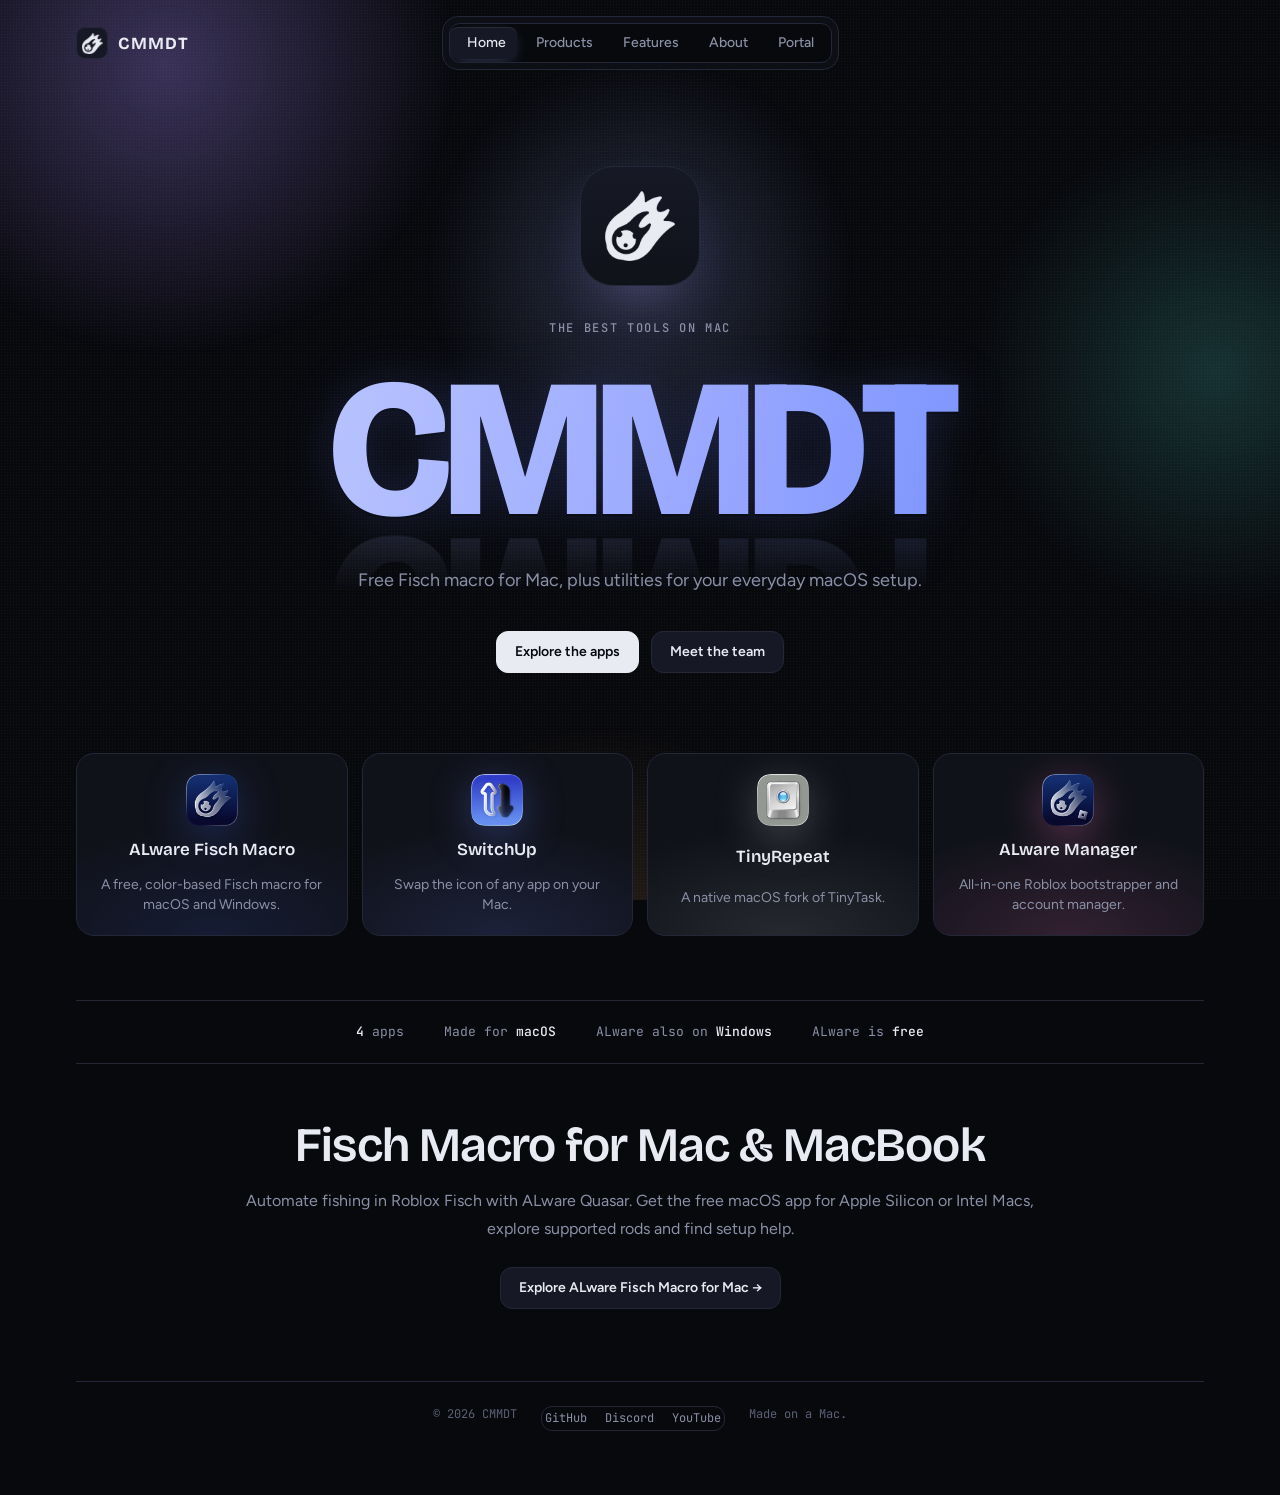
==== index.html @ fcd4797f "Move cmmdt.org here from ChatGPT Sites, with the ALware Portal at /portal The main site's 8 pages, s" ====
<!DOCTYPE html>

<html lang="en">
<head>
<meta charset="utf-8"/>
<meta content="width=device-width, initial-scale=1, viewport-fit=cover" name="viewport"/>
<title>Fisch Macro for Mac &amp; macOS Utilities | CMMDT</title>
<meta content="Download ALware, a free Fisch macro for MacBook, Apple Silicon and Intel Macs. Explore Quasar features, setup help and more macOS utilities from CMMDT." name="description"/>
<link href="https://cmmdt.org/" rel="canonical"/>
<meta content="#08090d" name="theme-color"/>
<link href="/assets/brand-mark.png" rel="icon" type="image/png"/>
<link href="/assets/brand-mark.png" rel="icon" type="image/png"/>
<link href="/assets/brand-mark.png" rel="apple-touch-icon" type="image/png"/>
<meta content="website" property="og:type"/>
<meta content="CMMDT" property="og:site_name"/>
<meta content="Fisch Macro for Mac &amp; macOS Utilities | CMMDT" property="og:title"/>
<meta content="Download ALware, a free Fisch macro for MacBook, Apple Silicon and Intel Macs. Explore Quasar features, setup help and more macOS utilities from CMMDT." property="og:description"/>
<meta content="https://cmmdt.org/" property="og:url"/>
<meta content="https://cmmdt.org/og-image.png" property="og:image"/>
<meta content="1200" property="og:image:width"/>
<meta content="630" property="og:image:height"/>
<meta content="CMMDT — ALware Fisch Macro, ALware Manager, SwitchUp and TinyRepeat" property="og:image:alt"/>
<meta content="summary_large_image" name="twitter:card"/>
<meta content="Fisch Macro for Mac &amp; macOS Utilities | CMMDT" name="twitter:title"/>
<meta content="Download ALware, a free Fisch macro for MacBook, Apple Silicon and Intel Macs. Explore Quasar features, setup help and more macOS utilities from CMMDT." name="twitter:description"/>
<meta content="https://cmmdt.org/og-image.png" name="twitter:image"/>
<link href="https://cmmdt.org/index.md" rel="alternate" title="CMMDT apps, downloads and credits (Markdown)" type="text/markdown"/>
<script type="application/ld+json">{
  "@context": "https://schema.org",
  "@graph": [
    {
      "@type": "Organization",
      "@id": "https://cmmdt.org/#org",
      "name": "CMMDT",
      "url": "https://cmmdt.org/",
      "logo": {
        "@type": "ImageObject",
        "url": "https://cmmdt.org/assets/brand-mark.png",
        "width": 384,
        "height": 384
      },
      "description": "CMMDT is a macOS development team that makes ALware Fisch Macro, ALware Manager, SwitchUp and TinyRepeat."
    },
    {
      "@type": "WebSite",
      "@id": "https://cmmdt.org/#website",
      "url": "https://cmmdt.org/",
      "name": "CMMDT",
      "publisher": {
        "@id": "https://cmmdt.org/#org"
      },
      "inLanguage": "en"
    },
    {
      "@type": "WebPage",
      "@id": "https://cmmdt.org/#webpage",
      "url": "https://cmmdt.org/",
      "name": "Fisch Macro for Mac & macOS Utilities | CMMDT",
      "description": "Download ALware, a free Fisch macro for MacBook, Apple Silicon and Intel Macs. Explore Quasar features, setup help and more macOS utilities from CMMDT.",
      "isPartOf": {
        "@id": "https://cmmdt.org/#website"
      },
      "about": {
        "@id": "https://cmmdt.org/#org"
      },
      "inLanguage": "en",
      "primaryImageOfPage": {
        "@type": "ImageObject",
        "url": "https://cmmdt.org/og-image.png",
        "width": 1200,
        "height": 630
      }
    },
    {
      "@type": "SoftwareApplication",
      "@id": "https://cmmdt.org/#p-fisch",
      "name": "ALware Fisch Macro",
      "url": "https://cmmdt.org/products/alware",
      "description": "A free, non-external, color-based macro for the Roblox game Fisch. It reads the colors on screen to run the fishing loop, on macOS and Windows.",
      "applicationCategory": "GameApplication",
      "operatingSystem": "macOS, Windows",
      "softwareVersion": "macOS 3.5.0 (Quasar); Windows 3.0 (Quasar)",
      "downloadUrl": [
        "https://github.com/DreamHackqwerty/ALware-Fisch-Macro-MacOS/releases/download/Quasar_v3.5.0/ALware3.5.0-Silicon.dmg",
        "https://github.com/DreamHackqwerty/ALware-Fisch-Macro-MacOS/releases/download/Quasar_v3.5.0/ALware3.5.0-Intel.dmg",
        "https://github.com/DreamHackqwerty/ALware-Fisch-Macro-MacOS/releases/download/Quasar_v3.0/ALwareWindows_v3.0.exe"
      ],
      "image": "https://cmmdt.org/assets/image-01.webp",
      "publisher": {
        "@id": "https://cmmdt.org/#org"
      },
      "author": {
        "@id": "https://cmmdt.org/#org"
      },
      "releaseNotes": "https://github.com/DreamHackqwerty/ALware-Fisch-Macro-MacOS/releases",
      "offers": {
        "@type": "Offer",
        "price": "0",
        "priceCurrency": "USD"
      },
      "alternateName": [
        "ALware",
        "ALware Quasar"
      ]
    },
    {
      "@type": "SoftwareApplication",
      "@id": "https://cmmdt.org/#p-manager",
      "name": "ALware Manager",
      "url": "https://cmmdt.org/products/manager",
      "description": "An all-in-one Roblox bootstrapper and account manager for macOS. Launch Roblox, switch accounts and adjust FastFlags, graphics and servers from one window.",
      "applicationCategory": "GameApplication",
      "operatingSystem": "macOS",
      "softwareVersion": "1.0.3",
      "downloadUrl": [
        "https://github.com/DreamHackqwerty/ALware-Manager-MacOS/releases/download/v1.0.3/ALware-Manager_Silicon.dmg",
        "https://github.com/DreamHackqwerty/ALware-Manager-MacOS/releases/download/v1.0.3/ALware-Manager_Intel.dmg"
      ],
      "image": "https://cmmdt.org/assets/image-04.webp",
      "publisher": {
        "@id": "https://cmmdt.org/#org"
      },
      "author": {
        "@id": "https://cmmdt.org/#org"
      },
      "releaseNotes": "https://github.com/DreamHackqwerty/ALware-Manager-MacOS/releases"
    },
    {
      "@type": "SoftwareApplication",
      "@id": "https://cmmdt.org/#p-switch",
      "name": "SwitchUp",
      "url": "https://cmmdt.org/products/switchup",
      "description": "A macOS utility for changing the icon of any app. Drop in a PNG, pick the app and apply; the image is fitted to the macOS icon grid and the original icon can be restored.",
      "applicationCategory": "UtilitiesApplication",
      "operatingSystem": "macOS",
      "softwareVersion": "1.0.0",
      "downloadUrl": [
        "https://github.com/DreamHackqwerty/SwitchUp-MacOS/releases/download/v1.0.0/SwitchUp_Silicon.dmg",
        "https://github.com/DreamHackqwerty/SwitchUp-MacOS/releases/download/v1.0.0/SwitchUp_Intel.dmg"
      ],
      "image": "https://cmmdt.org/assets/image-02.webp",
      "publisher": {
        "@id": "https://cmmdt.org/#org"
      },
      "author": {
        "@id": "https://cmmdt.org/#org"
      },
      "releaseNotes": "https://github.com/DreamHackqwerty/SwitchUp-MacOS/releases"
    },
    {
      "@type": "SoftwareApplication",
      "@id": "https://cmmdt.org/#p-tiny",
      "name": "TinyRepeat",
      "url": "https://cmmdt.org/products/tinyrepeat",
      "description": "A native macOS fork of TinyTask. Record mouse and keyboard input once and play it back; it uses the same .rec files as TinyTask on Windows.",
      "applicationCategory": "UtilitiesApplication",
      "operatingSystem": "macOS",
      "softwareVersion": "1.0",
      "downloadUrl": [
        "https://github.com/DreamHackqwerty/TinyRepeat-MacOS/releases/download/TinyRepeat/TinyRepeat_v1.0.dmg"
      ],
      "image": "https://cmmdt.org/assets/image-03.webp",
      "publisher": {
        "@id": "https://cmmdt.org/#org"
      },
      "author": {
        "@id": "https://cmmdt.org/#org"
      },
      "releaseNotes": "https://github.com/DreamHackqwerty/TinyRepeat-MacOS/releases"
    }
  ]
}</script>
<noscript><style>.rv:not(.in){opacity:1;transform:none}</style></noscript>
<style>body{margin:0}img{max-width:100%}[hidden]{display:none!important}</style>
<link href="/style.css" rel="stylesheet"/><link href="https://fonts.googleapis.com" rel="preconnect"/>
<link href="https://fonts.googleapis.com/css2?family=Bricolage+Grotesque:opsz,wght@12..96,400;12..96,600;12..96,700;12..96,800&amp;family=Figtree:wght@400;500;600&amp;family=JetBrains+Mono:wght@400;500&amp;display=swap" rel="stylesheet"/>
<meta content="index, follow, max-image-preview:large, max-snippet:-1, max-video-preview:-1" name="robots"/></head>
<body>
<a class="skip" href="#main">Skip to content</a><div aria-hidden="true" class="ambient">
<div class="orb a" id="orbA"></div>
<div class="orb b"></div>
<div class="orb c"></div>
<div class="orb cursor" id="orbCursor"></div>
<div class="grain"></div>
</div>
<div class="wrap">
<header>
<div class="brand"><span aria-hidden="true" class="mark"><span class="logo"></span></span>CMMDT</div>
<div class="bar">
<nav aria-label="Sections" role="tablist">
<span aria-hidden="true" class="indicator" id="indicator"></span>
<a aria-controls="home" aria-selected="true" href="/" id="tab-home" role="tab" style="text-decoration:none" tabindex="0">Home</a>
<a aria-controls="products" aria-selected="false" href="/products" id="tab-products" role="tab" style="text-decoration:none" tabindex="-1">Products</a>
<a aria-controls="features" aria-selected="false" href="/features" id="tab-features" role="tab" style="text-decoration:none" tabindex="-1">Features</a>
<a aria-controls="about" aria-selected="false" href="/about" id="tab-about" role="tab" style="text-decoration:none" tabindex="-1">About</a>
<a class="portal-link" href="/portal" style="text-decoration:none">Portal</a>
</nav>
</div>
</header>
<!-- HOME -->
<main id="main">
<section aria-labelledby="tab-home" class="panel" id="home" role="tabpanel">
<div class="hero">
<div aria-hidden="true" class="emblem"><span class="logo"></span></div>
<p class="eyebrow">The Best Tools on Mac</p>
<h1 aria-label="CMMDT" class="wordmark"><span style="--d:0">C</span><span style="--d:1">M</span><span style="--d:2">M</span><span style="--d:3">D</span><span style="--d:4">T</span></h1><p class="lede">Free Fisch macro for Mac, plus utilities for your everyday macOS setup.</p>
<div class="row">
<a class="btn primary" href="/products">Explore the apps</a>
<a class="btn" href="/about">Meet the team</a>
</div>
</div>
<div class="dock">
<a class="tile c-amber" href="/products/alware">
<img alt="ALware Fisch Macro icon" class="app-icon" height="52" src="/assets/image-01.webp" width="52"/>
<span class="name">ALware Fisch Macro</span>
<span class="what">A free, color-based Fisch macro for macOS and Windows.</span>
</a>
<a class="tile c-teal" href="/products/switchup">
<img alt="SwitchUp icon" class="app-icon" height="52" src="/assets/image-02.webp" width="52"/>
<span class="name">SwitchUp</span>
<span class="what">Swap the icon of any app on your Mac.</span>
</a>
<a class="tile c-violet" href="/products/tinyrepeat">
<img alt="TinyRepeat icon" class="app-icon" height="52" src="/assets/image-03.webp" width="52"/>
<span class="name">TinyRepeat</span>
<span class="what">A native macOS fork of TinyTask.</span>
</a>
<a class="tile c-rose" href="/products/manager">
<img alt="ALware Manager icon" class="app-icon" height="52" src="/assets/image-04.webp" width="52"/>
<span class="name">ALware Manager</span>
<span class="what">All-in-one Roblox bootstrapper and account manager.</span>
</a>
</div>
<div class="strip">
<span><b>4</b> apps</span>
<span>Made for <b>macOS</b></span>
<span>ALware also on <b>Windows</b></span>
<span>ALware is <b>free</b></span>
</div>
<section class="fisch-intro"><h2>Fisch Macro for Mac &amp; MacBook</h2><p>Automate fishing in Roblox Fisch with ALware Quasar. Get the free macOS app for Apple Silicon or Intel Macs, explore supported rods and find setup help.</p><a class="btn" href="/products/alware">Explore ALware Fisch Macro for Mac →</a></section></section>
<!-- PRODUCTS -->

<!-- FEATURES -->

<!-- ABOUT -->

</main>
<footer>
<span>© 2026 CMMDT</span>
<nav aria-label="CMMDT elsewhere" class="foot-links">
<a href="https://github.com/DreamHackqwerty" rel="noopener" target="_blank">GitHub</a>
<a href="https://discord.gg/5nmz95bJG7" rel="noopener" target="_blank">Discord</a>
<a href="https://youtu.be/LK8A6KK3Be4" rel="noopener" target="_blank">YouTube</a>
</nav>
<span>Made on a Mac.</span>
</footer>
</div>
<script defer="" src="/site.js"></script></body>
</html>
---- style.css ----
/* Layout: one floating menu bar, tabbed panels, ambient light pooled behind each product */
:root {
  color-scheme: dark;
  --bg: #08090d;
  --surface: #10121a;
  --surface-2: #161925;
  --line: #232738;
  --fg: #e9ebf3;
  --muted: #8a90a6;
  --dim: #5b6076;
  --accent: #9fb4ff;
  --amber: #f2a65a;
  --teal: #4fd1c5;
  --violet: #a78bfa;
  --rose: #f472b6;
  --navy: #3456c4;
  --cobalt: #5a78ea;
  --grey: #a3aaa5;
  --display: "Bricolage Grotesque", "Avenir Next", system-ui, sans-serif;
  --body: "Figtree", -apple-system, "Segoe UI", system-ui, sans-serif;
  --mono: "JetBrains Mono", ui-monospace, "SF Mono", Menlo, monospace;
  --r: 18px;
  --logo: url("/assets/brand-mark.png");
}
* { box-sizing: border-box; }
html { background: var(--bg); overflow-anchor: none; }
body {
  background: var(--bg); color: var(--fg);
  font: 400 16px/1.6 var(--body);
  -webkit-font-smoothing: antialiased;
  min-height: 100vh; overflow-x: hidden;
}
body::before {
  content: ""; position: fixed; inset: 0 0 auto;
  height: env(safe-area-inset-top, 0px); z-index: 10; background: var(--bg);
}

/* ambient light */
.ambient { position: fixed; inset: 0; z-index: 0; pointer-events: none; overflow: hidden; contain: strict; transform: translateZ(0); }
.orb { position: absolute; border-radius: 50%; background: radial-gradient(closest-side, var(--orb-color) 0%, transparent 100%); will-change: transform; opacity: .32; transition: background 1.2s ease, transform 1.2s ease; }
.orb.a { width: 46vmax; height: 46vmax; top: -18vmax; left: -10vmax; --orb-color: var(--violet); animation: drift 26s ease-in-out infinite alternate; }
.orb.b { width: 38vmax; height: 38vmax; top: 10vmax; right: -14vmax; --orb-color: var(--teal); opacity: .2; animation: drift 32s ease-in-out infinite alternate-reverse; }
.orb.c { width: 34vmax; height: 34vmax; bottom: -20vmax; left: 30vw; --orb-color: var(--amber); opacity: .14; animation: drift 38s ease-in-out infinite alternate; }
.grain { position: absolute; inset: 0; opacity: .05; background-image: radial-gradient(var(--fg) 0.5px, transparent 0.5px); background-size: 3px 3px; }
@keyframes drift { to { transform: translate(6vmax, 4vmax) scale(1.08); } }

.wrap {
  position: relative; z-index: 1;
  max-width: 1160px; margin: 0 auto;
  padding-left: max(16px, env(safe-area-inset-left, 0px));
  padding-right: max(16px, env(safe-area-inset-right, 0px));
  padding-block: 0 64px;
}

/* menu bar */
header {
  position: relative; z-index: 5;
  padding-block: 16px;
  display: grid; grid-template-columns: 1fr auto 1fr; align-items: center; gap: 16px;
}
header .brand { justify-self: start; }
header .bar { grid-column: 2; }
.bar {
  display: inline-flex; align-items: center; justify-content: center; gap: 16px; flex-wrap: wrap;
  width: fit-content; max-width: 100%;
  padding: 6px;
  background: color-mix(in srgb, var(--surface) 72%, transparent);
  backdrop-filter: blur(20px) saturate(140%); -webkit-backdrop-filter: blur(20px) saturate(140%);
  border: 1px solid var(--line); border-radius: 16px;
}
.brand { display: flex; align-items: center; gap: 10px; font: 700 17px/1 var(--display); letter-spacing: .06em; }
.mark {
  width: 32px; height: 32px; border-radius: 9px; display: grid; place-items: center;
  background: var(--surface-2); border: 1px solid var(--line);
}
.logo {
  display: block; width: 70%; aspect-ratio: 1;
  -webkit-mask: var(--logo) center / contain no-repeat; mask: var(--logo) center / contain no-repeat;
  background: var(--fg);
}
.emblem {
  width: clamp(96px, 11vw, 120px); aspect-ratio: 1; border-radius: 28%;
  display: grid; place-items: center; margin-bottom: 8px;
  background: linear-gradient(180deg, var(--surface-2), var(--surface));
  border: 1px solid var(--line);
  box-shadow: 0 24px 60px -30px color-mix(in srgb, var(--violet) 50%, transparent);
}
.emblem .logo { width: 60%; }
nav { position: relative; display: flex; gap: 2px; padding: 3px; background: var(--bg); border: 1px solid var(--line); border-radius: 11px; overflow-x: auto; }
nav :is([role="tab"], .portal-link) {
  appearance: none; border: 0; background: transparent; color: var(--muted);
  font: 500 14px/1 var(--body); padding: 9px 14px; border-radius: 8px; cursor: pointer; white-space: nowrap;
  transition: color .2s, background .2s;
}
nav :is([role="tab"], .portal-link):hover { color: var(--fg); }
nav :is([role="tab"], .portal-link) { position: relative; z-index: 1; }
nav :is([role="tab"], .portal-link)[aria-selected="true"] { color: var(--fg); }
.indicator {
  position: absolute; top: 3px; bottom: 3px; left: 0; width: 0; border-radius: 8px;
  background: var(--surface-2);
  box-shadow: inset 0 1px 0 color-mix(in srgb, var(--fg) 8%, transparent), 0 4px 16px -6px color-mix(in srgb, var(--accent) 45%, transparent);
  transition: transform .5s cubic-bezier(.2,.8,.2,1), width .5s cubic-bezier(.2,.8,.2,1);
}
button:focus-visible, a:focus-visible { outline: 2px solid var(--accent); outline-offset: 2px; }

/* type */
.eyebrow { font: 500 12px/1 var(--mono); letter-spacing: .14em; text-transform: uppercase; color: var(--muted); }
h1, h2, h3 { font-family: var(--display); text-wrap: balance; margin: 0; letter-spacing: -0.02em; }
h1 { font-size: clamp(42px, 7.4vw, 92px); line-height: .98; font-weight: 600; }
h2 { font-size: clamp(30px, 4.2vw, 48px); line-height: 1.05; font-weight: 600; }
h3 { font-size: 22px; line-height: 1.2; font-weight: 600; }
p { margin: 0; }
.lede { color: var(--muted); font-size: 18px; max-width: 58ch; }
.wordmark {
  position: relative; display: inline-flex;
  font-size: clamp(72px, 16vw, 196px); font-weight: 800; letter-spacing: -0.045em; line-height: .9;
  font-variation-settings: "opsz" 96;
  background: linear-gradient(100deg, #b8c4ff 0%, #9aa8ff 20%, #6f8cff 42%, #4f78f0 55%, #7f97ff 75%, #b8c4ff 100%);
  background-size: 300% 100%;
  -webkit-background-clip: text; background-clip: text; color: transparent;
  animation: wordflow 24s linear infinite;
  filter: drop-shadow(0 0 24px color-mix(in srgb, var(--cobalt) 22%, transparent)) drop-shadow(0 2px 0 rgb(0 0 0 / .5));
  -webkit-box-reflect: below -0.12em linear-gradient(transparent 55%, rgb(255 255 255 / .16));
  padding-inline: .04em;
}
.wordmark span {
  display: inline-block;
  animation: letterIn 1.1s cubic-bezier(.16,1,.3,1) backwards;
  animation-delay: calc(var(--d) * 90ms + 150ms);
}
@keyframes letterIn { from { transform: translateY(.45em) scale(.9); opacity: 0; filter: blur(12px); } }
.wordmark::after {
  content: ""; position: absolute; inset: 0; pointer-events: none;
  background: linear-gradient(105deg, transparent 42%, rgb(255 255 255 / .16) 50%, transparent 58%);
  background-size: 250% 100%; mix-blend-mode: overlay;
  animation: shine 9s ease-in-out 2s infinite;
}
@keyframes shine { 0% { background-position: 150% 0; } 40%, 100% { background-position: -50% 0; } }
.media { display: grid; place-items: center; min-width: 0; position: relative; }
.shot {
  display: block; width: 100%; height: auto; max-width: 100%;
  filter: drop-shadow(0 12px 24px rgb(0 0 0 / .45));
}
.shot.portrait { width: auto; max-height: 520px; }
.shot.small { width: min(100%, 520px); }
.downloads {
  grid-column: 1 / -1; order: 3; position: relative;
  display: grid; justify-items: center; gap: 16px; text-align: center;
  padding-top: 28px; border-top: 1px solid var(--line);
}
.dl-head { display: flex; align-items: center; gap: 12px; flex-wrap: wrap; justify-content: center; }
.ver { font: 500 12px/1 var(--mono); color: var(--muted); padding: 6px 10px; border-radius: 99px; border: 1px solid var(--line); font-variant-numeric: tabular-nums; }
.dl-row { display: flex; flex-wrap: wrap; justify-content: center; gap: 10px; width: 100%; }
.dl {
  position: relative; display: flex; align-items: center; gap: 12px; text-align: left; text-decoration: none; color: var(--fg);
  padding: 12px 16px 12px 14px; border-radius: 14px; min-width: 0; flex: 0 1 260px;
  background: var(--surface-2); border: 1px solid var(--line);
  transition: border-color .25s, transform .25s, box-shadow .25s;
}
.dl:hover { border-color: color-mix(in srgb, var(--c) 55%, var(--line)); transform: translateY(-2px); box-shadow: 0 14px 34px -16px color-mix(in srgb, var(--c) 70%, transparent); }
.dl svg { width: 22px; height: 22px; flex: none; fill: var(--fg); }
.dl svg.stroke { fill: none; stroke: var(--fg); stroke-width: 1.6; stroke-linecap: round; }
.dl-text { display: grid; gap: 3px; min-width: 0; }
.dl-text b { font: 600 15px/1.2 var(--body); }
.dl-text small { font: 400 12px/1.3 var(--mono); color: var(--muted); }
.rec { position: absolute; top: -9px; right: 12px; font: 500 10px/1 var(--mono); letter-spacing: .08em; text-transform: uppercase; color: var(--bg); background: var(--fg); padding: 4px 7px; border-radius: 6px; }
.log { width: 100%; max-width: 720px; text-align: left; border: 1px solid var(--line); border-radius: 14px; background: color-mix(in srgb, var(--bg) 60%, transparent); }
.log summary { cursor: pointer; list-style: none; padding: 14px 18px; font-weight: 600; font-size: 14px; display: flex; justify-content: space-between; align-items: center; gap: 12px; }
.log summary::-webkit-details-marker { display: none; }
.log summary::after { content: "+"; font: 400 18px/1 var(--mono); color: var(--muted); transition: transform .25s; }
.log[open] summary::after { transform: rotate(45deg); }
.log[data-expanded="false"] summary::after { transform: rotate(0); }
.log summary:focus-visible { outline: 2px solid var(--accent); outline-offset: -2px; border-radius: 14px; }
.log ul { margin: 0; padding: 0 18px 18px 36px; display: grid; gap: 10px; color: var(--muted); font-size: 14px; line-height: 1.55; }
.log ul b { color: var(--fg); font-weight: 600; }
.log li::marker { color: var(--c); }
.releases { font: 500 13px/1 var(--mono); color: var(--muted); text-decoration: none; }
.releases:hover { color: var(--fg); }
.app-icon { width: 52px; height: 52px; border-radius: 12px; filter: drop-shadow(0 10px 20px color-mix(in srgb, var(--c) 35%, transparent)); }
.app-icon.lg { width: 72px; height: 72px; border-radius: 16px; }
@keyframes wordflow { from { background-position: 0% 50%; } to { background-position: 300% 50%; } }
.orb.cursor {
  width: 34vmax; height: 34vmax; left: 0; top: 0; opacity: .22;
  --orb-color: var(--accent);
  transform: translate(-50%, -50%); transition: background 1.2s ease;
}
.orb.a, .orb.b, .orb.c { translate: var(--px, 0) var(--py, 0); transition: background 1.2s ease, translate .9s cubic-bezier(.2,.8,.2,1); }
.glow-text { background: linear-gradient(100deg, var(--fg) 30%, var(--accent) 60%, var(--violet)); -webkit-background-clip: text; background-clip: text; color: transparent; }

.panel { padding-top: 56px; }
.panel.enter-r { animation: slideR .55s cubic-bezier(.2,.8,.2,1) backwards; }
.panel.enter-l { animation: slideL .55s cubic-bezier(.2,.8,.2,1) backwards; }
@keyframes slideR { from { transform: translateX(48px); opacity: 0; } }
@keyframes slideL { from { transform: translateX(-48px); opacity: 0; } }
.fx { animation: floatUp .8s cubic-bezier(.16,1,.3,1) backwards; animation-delay: calc(var(--i, 0) * 70ms + 80ms); }
@keyframes floatUp { from { transform: translateY(28px); opacity: 0; } }
.rv { transition: opacity .9s cubic-bezier(.16,1,.3,1), transform .9s cubic-bezier(.16,1,.3,1); }
.rv:not(.in) { opacity: 0; transform: translateY(36px); }

/* buttons */
.btn {
  display: inline-flex; align-items: center; gap: 8px; text-decoration: none; cursor: pointer;
  font: 600 14px/1 var(--body); padding: 13px 18px; border-radius: 12px; border: 1px solid var(--line);
  color: var(--fg); background: var(--surface-2); transition: border-color .2s, transform .2s;
}
.btn:hover { border-color: var(--dim); transform: translateY(-1px); }
.btn.primary { background: var(--fg); color: var(--bg); border-color: var(--fg); }
.row { display: flex; gap: 12px; flex-wrap: wrap; }

/* home hero */
.hero { display: grid; gap: 28px; padding-block: 24px 40px; }
.hero .row { margin-top: 8px; }
.tile { text-decoration: none; }
.section-head h1 { font: inherit; font-family: var(--display); font-size: clamp(30px, 4vw, 48px); line-height: 1.12; letter-spacing: -.035em; }
.fisch-intro, .fisch-guide { max-width: 800px; margin: 56px auto 0; }
.fisch-intro { text-align: center; }
.fisch-intro p, .fisch-guide p, .fisch-guide li { color: var(--muted); line-height: 1.75; }
.fisch-intro p { margin: 16px 0 24px; }
.fisch-guide h2 { font-size: clamp(26px, 4vw, 36px); }
.fisch-guide h3 { margin: 30px 0 10px; font-size: 20px; }
.fisch-guide ol { padding-left: 24px; }
.fisch-guide li + li { margin-top: 10px; }
.fisch-guide a { color: var(--fg); text-underline-offset: 3px; }
.dock {
  margin-top: 40px; display: grid; grid-template-columns: repeat(4, 1fr); gap: 14px;
}
.tile {
  --c: var(--accent);
  position: relative; text-align: left; cursor: pointer; appearance: none; color: var(--fg);
  background: var(--surface); border: 1px solid var(--line); border-radius: var(--r);
  padding: 20px; display: grid; gap: 14px; overflow: hidden; min-width: 0;
  transition: border-color .3s, transform .3s;
}
.tile::before {
  content: ""; position: absolute; inset: auto -30% -60% -30%; height: 120%;
  background: radial-gradient(closest-side, color-mix(in srgb, var(--c) 30%, transparent), transparent);
  opacity: .5; transition: opacity .4s;
}
.tile:hover { border-color: color-mix(in srgb, var(--c) 45%, var(--line)); transform: translateY(-3px); }
.tile:hover::before { opacity: 1; }
.tile > * { position: relative; }
.tile .name { font: 600 17px/1.2 var(--display); }
.tile .what { color: var(--muted); font-size: 14px; line-height: 1.45; }
.icon {
  width: 46px; height: 46px; border-radius: 12px; display: grid; place-items: center;
  background: linear-gradient(160deg, color-mix(in srgb, var(--c) 34%, var(--surface-2)), var(--surface-2));
  border: 1px solid color-mix(in srgb, var(--c) 30%, var(--line));
  box-shadow: 0 8px 24px -8px color-mix(in srgb, var(--c) 60%, transparent);
}
.icon svg { width: 22px; height: 22px; stroke: var(--fg); fill: none; stroke-width: 1.7; stroke-linecap: round; stroke-linejoin: round; }
.c-amber { --c: var(--navy); } .c-teal { --c: var(--cobalt); } .c-violet { --c: var(--grey); } .c-rose { --c: var(--rose); }

.strip {
  margin-top: 64px; padding-block: 22px; border-block: 1px solid var(--line);
  display: flex; flex-wrap: wrap; gap: 12px 40px; justify-content: space-between;
  font: 400 13px/1.4 var(--mono); color: var(--muted);
}
.strip b { color: var(--fg); font-weight: 500; }

/* products */
.section-head { display: grid; gap: 14px; margin-bottom: 40px; }
.product {
  --c: var(--accent);
  position: relative; display: grid; grid-template-columns: 1fr 1.1fr; gap: 40px; align-items: center;
  padding: 40px; margin-bottom: 20px; border-radius: 24px; overflow: hidden;
  background: color-mix(in srgb, var(--surface) 82%, transparent); border: 1px solid var(--line);
}
.product::before {
  content: ""; position: absolute; width: 60%; aspect-ratio: 1; right: -10%; top: -30%;
  background: radial-gradient(closest-side, color-mix(in srgb, var(--c) 26%, transparent), transparent);
  pointer-events: none;
}
.product:nth-child(even) .copy { order: 2; }
.product .copy { display: grid; gap: 16px; min-width: 0; position: relative; }
.product .copy > p { color: var(--muted); }
.tag { display: inline-flex; width: fit-content; gap: 8px; align-items: center; font: 500 12px/1 var(--mono); letter-spacing: .08em; text-transform: uppercase; color: var(--c); }
.tag::before { content: ""; width: 6px; height: 6px; border-radius: 50%; background: var(--c); box-shadow: 0 0 10px var(--c); }
.points { list-style: none; padding: 0; margin: 4px 0 0; display: grid; gap: 8px; font-size: 15px; }
.points li { display: flex; gap: 10px; }
.points li::before { content: "›"; color: var(--c); font-family: var(--mono); }

/* mac window mock */
.win {
  position: relative; min-width: 0; border-radius: 14px; overflow: hidden;
  background: var(--bg); border: 1px solid var(--line);
  box-shadow: 0 30px 80px -30px color-mix(in srgb, var(--c) 45%, transparent), 0 0 0 1px color-mix(in srgb, var(--fg) 3%, transparent) inset;
}
.titlebar { display: flex; align-items: center; gap: 7px; padding: 11px 14px; background: var(--surface-2); border-bottom: 1px solid var(--line); }
.titlebar i { width: 11px; height: 11px; border-radius: 50%; background: var(--line); }
.titlebar i:nth-child(1) { background: #ff5f57; } .titlebar i:nth-child(2) { background: #febc2e; } .titlebar i:nth-child(3) { background: #28c840; }
.titlebar span { margin-left: 10px; font: 500 12px/1 var(--mono); color: var(--muted); }
.wbody { padding: 18px; display: grid; gap: 12px; font: 400 13px/1.4 var(--mono); color: var(--muted); }
.kv { display: flex; justify-content: space-between; gap: 12px; padding: 10px 12px; border-radius: 9px; background: var(--surface); font-variant-numeric: tabular-nums; }
.kv b { color: var(--fg); font-weight: 500; }
.on { color: var(--c) !important; }
.meter { height: 6px; border-radius: 6px; background: var(--surface-2); overflow: hidden; }
.meter i { display: block; height: 100%; width: 68%; border-radius: inherit; background: linear-gradient(90deg, color-mix(in srgb, var(--c) 40%, transparent), var(--c)); animation: fill 3.2s ease-in-out infinite alternate; }
@keyframes fill { from { width: 22%; } to { width: 86%; } }
.apps { display: flex; gap: 10px; justify-content: center; padding: 14px; border-radius: 14px; background: color-mix(in srgb, var(--surface-2) 80%, transparent); border: 1px solid var(--line); }
.apps i { width: 40px; height: 40px; border-radius: 10px; background: var(--surface); border: 1px solid var(--line); }
.apps i.sel { border-color: var(--c); box-shadow: 0 0 0 3px color-mix(in srgb, var(--c) 25%, transparent), 0 0 20px color-mix(in srgb, var(--c) 40%, transparent); background: color-mix(in srgb, var(--c) 18%, var(--surface)); }
.keys { display: flex; gap: 6px; justify-content: center; }
kbd { font: 500 12px/1 var(--mono); color: var(--fg); padding: 7px 9px; border-radius: 7px; background: var(--surface-2); border: 1px solid var(--line); border-bottom-width: 2px; }
.lane { display: grid; grid-template-columns: 54px 1fr; gap: 10px; align-items: center; }
.lane .ticks { display: flex; gap: 4px; }
.lane .ticks i { flex: 1; height: 18px; border-radius: 4px; background: var(--surface-2); }
.lane .ticks i.hit { background: color-mix(in srgb, var(--c) 70%, transparent); box-shadow: 0 0 8px color-mix(in srgb, var(--c) 50%, transparent); }
.list-row { display: grid; grid-template-columns: 26px 1fr auto; gap: 12px; align-items: center; padding: 10px 12px; border-radius: 9px; background: var(--surface); }
.list-row .dot { width: 26px; height: 26px; border-radius: 7px; }
.list-row b { color: var(--fg); font-weight: 500; }
.pill { font-size: 11px; padding: 4px 8px; border-radius: 99px; border: 1px solid var(--line); }
.pill.ok { color: var(--teal); border-color: color-mix(in srgb, var(--teal) 40%, var(--line)); }
.pill.up { color: var(--amber); border-color: color-mix(in srgb, var(--amber) 40%, var(--line)); }

/* features */
.fgrid { display: grid; grid-template-columns: repeat(3, 1fr); gap: 1px; background: var(--line); border: 1px solid var(--line); border-radius: 22px; overflow: hidden; }
.feat { background: color-mix(in srgb, var(--surface) 94%, transparent); padding: 28px; display: grid; gap: 12px; align-content: start; min-width: 0; position: relative; }
.feat .glyph { font: 500 13px/1 var(--mono); color: var(--accent); }
.feat p { color: var(--muted); font-size: 15px; }
.feat::after { content: ""; position: absolute; inset: 0; background: radial-gradient(240px circle at var(--mx, 50%) var(--my, 0%), color-mix(in srgb, var(--accent) 10%, transparent), transparent 70%); opacity: 0; transition: opacity .3s; pointer-events: none; }
.feat:hover::after { opacity: 1; }

.video {
  position: relative; display: grid; place-items: center; align-content: center; gap: 18px;
  aspect-ratio: 16 / 9; width: 100%; max-width: 100%; border-radius: 24px; overflow: hidden;
  text-decoration: none; color: var(--fg); border: 1px solid var(--line);
  background:
    radial-gradient(60% 80% at 50% 50%, color-mix(in srgb, var(--violet) 22%, transparent), transparent 70%),
    radial-gradient(40% 60% at 85% 10%, color-mix(in srgb, var(--cobalt) 20%, transparent), transparent 70%),
    var(--surface);
  box-shadow: 0 40px 100px -40px color-mix(in srgb, var(--violet) 50%, transparent);
  transition: border-color .3s, transform .3s;
}
.video:hover { border-color: var(--dim); }
.video iframe{position:absolute;inset:0;width:100%;height:100%;border:0}
.video-play {
  width: clamp(64px, 9vw, 92px); aspect-ratio: 1; border-radius: 50%; display: grid; place-items: center;
  background: var(--fg); box-shadow: 0 0 0 10px color-mix(in srgb, var(--fg) 8%, transparent), 0 20px 50px -10px rgb(0 0 0 / .6);
  transition: transform .3s;
}
.video:hover .video-play { transform: scale(1.06); }
.video-play svg { width: 42%; fill: var(--bg); margin-left: 6%; }
.credits { margin-top: 72px; }
.people { display: grid; grid-template-columns: repeat(4, 1fr); gap: 14px; }
.person {
  display: grid; justify-items: center; align-content: start; gap: 8px; text-align: center; min-width: 0;
  padding: 22px 16px; border-radius: var(--r); border: 1px solid var(--line);
  background: color-mix(in srgb, var(--surface) 88%, transparent);
  transition: border-color .3s, transform .3s;
}
.person:hover { border-color: var(--dim); transform: translateY(-2px); }
.person img { width: 88px; height: 88px; border-radius: 22px; object-fit: cover; margin-bottom: 6px; box-shadow: 0 12px 30px -12px rgb(0 0 0 / .8); }
.person .role { font: 500 11px/1 var(--mono); letter-spacing: .12em; text-transform: uppercase; color: var(--accent); padding: 5px 9px; border-radius: 7px; background: color-mix(in srgb, var(--accent) 10%, transparent); }
.person h3 { font-size: 18px; overflow-wrap: anywhere; }
.person p { color: var(--muted); font-size: 14px; line-height: 1.45; }
@media (max-width: 900px) { .people { grid-template-columns: repeat(3, 1fr); } }
@media (max-width: 640px) { .people { grid-template-columns: repeat(2, 1fr); } }
.video-caption { text-align: center; margin-top: 28px; }
.video-label { font: 500 13px/1 var(--mono); letter-spacing: .12em; text-transform: uppercase; color: var(--muted); }
.matrix-wrap { margin-top: 48px; overflow-x: auto; border: 1px solid var(--line); border-radius: 18px; background: color-mix(in srgb, var(--surface) 88%, transparent); }
table { width: 100%; border-collapse: collapse; min-width: 620px; font-size: 14px; }
th, td { padding: 14px 18px; text-align: left; border-bottom: 1px solid var(--line); }
tr:last-child td { border-bottom: 0; }
th { font: 500 12px/1.2 var(--mono); letter-spacing: .08em; text-transform: uppercase; color: var(--muted); font-weight: 500; }
td.y { color: var(--fg); } td.n { color: var(--dim); }
td:first-child { color: var(--muted); }

/* about */
.about { display: grid; grid-template-columns: 1.2fr 1fr; gap: 48px; align-items: start; }
.about .lede + .lede { margin-top: 16px; }
.values { display: grid; gap: 14px; }
.value { padding: 22px; border-radius: var(--r); border: 1px solid var(--line); background: color-mix(in srgb, var(--surface) 88%, transparent); display: grid; gap: 6px; }
.value h3 { font-size: 18px; }
.value p { color: var(--muted); font-size: 15px; }
.contact { margin-top: 48px; padding: 32px; border-radius: 22px; border: 1px solid var(--line); display: flex; flex-wrap: wrap; gap: 20px; align-items: center; justify-content: space-between; background: radial-gradient(120% 180% at 0% 0%, color-mix(in srgb, var(--violet) 16%, transparent), transparent 60%), var(--surface); }
.btn.discord { background: #5865f2; border-color: #5865f2; color: #fff; padding: 14px 22px; font-size: 15px; box-shadow: 0 14px 36px -12px rgb(88 101 242 / .7); }
.btn.discord:hover { background: #6773f4; border-color: #6773f4; }
.btn.discord svg { width: 20px; height: 20px; fill: currentColor; }
.contact code { font: 500 15px/1 var(--mono); color: var(--fg); user-select: all; }

.foot-links { display: flex; gap: 18px; }
.foot-links a { color: var(--muted); text-decoration: none; }
.foot-links a:hover { color: var(--fg); }
footer { margin-top: 72px; padding-top: 24px; border-top: 1px solid var(--line); display: flex; flex-wrap: wrap; gap: 12px; justify-content: space-between; font: 400 12px/1.4 var(--mono); color: var(--dim); }

@media (max-width: 900px) {
  .dock { grid-template-columns: repeat(2, 1fr); }
  .product { grid-template-columns: 1fr; padding: 28px; gap: 28px; }
  .product:nth-child(even) .copy { order: 0; }
  .fgrid { grid-template-columns: 1fr 1fr; }
  .about { grid-template-columns: 1fr; }
}
@media (max-width: 560px) {
  header { grid-template-columns: 1fr; gap: 12px; }
  header .bar { grid-column: 1; width: 100%; }
  .bar { padding: 6px; }
  nav { width: 100%; justify-content: space-between; }
  nav :is([role="tab"], .portal-link) { padding: 9px 10px; flex: 1; }
  .dock, .fgrid { grid-template-columns: 1fr; }
  .product { padding: 20px; }
  .panel { padding-top: 32px; }
}
/* centered layout */
.hero, .section-head { justify-items: center; text-align: center; }
.lede { margin-inline: auto; }
.row { justify-content: center; }
.tile { justify-items: center; text-align: center; }
.strip { justify-content: center; text-align: center; }
.product .copy { justify-items: center; text-align: center; }
.points { justify-items: center; }
.feat { justify-items: center; text-align: center; }
.about { grid-template-columns: 1fr; justify-items: center; text-align: center; gap: 40px; }
.about > div:first-child { max-width: 760px; }
.values { grid-template-columns: repeat(3, 1fr); width: 100%; }
.value { justify-items: center; }
.contact { flex-direction: column; justify-content: center; text-align: center; }
.contact > div:first-child { justify-items: center; }
footer { justify-content: center; gap: 8px 24px; }
th, td { text-align: center; }
th:first-child, td:first-child { text-align: left; }
@media (max-width: 900px) { .values { grid-template-columns: 1fr; } }

.wordmark.fx{animation:wordflow 24s linear infinite,floatUp .8s cubic-bezier(.16,1,.3,1) backwards;animation-delay:0s,calc(var(--i,0)*70ms + 80ms)}

/* Hosting integration and keyboard access. */
header{position:relative;background:transparent}
main,.panel{min-width:0}
.product{scroll-margin-top:24px}
.skip{position:fixed;top:8px;left:8px;z-index:100;transform:translateY(-160%);padding:10px 16px;background:var(--fg);color:var(--bg);border-radius:8px}
.skip:focus{transform:none}
@media(max-width:400px){.foot-links{gap:12px}.people{grid-template-columns:1fr}}
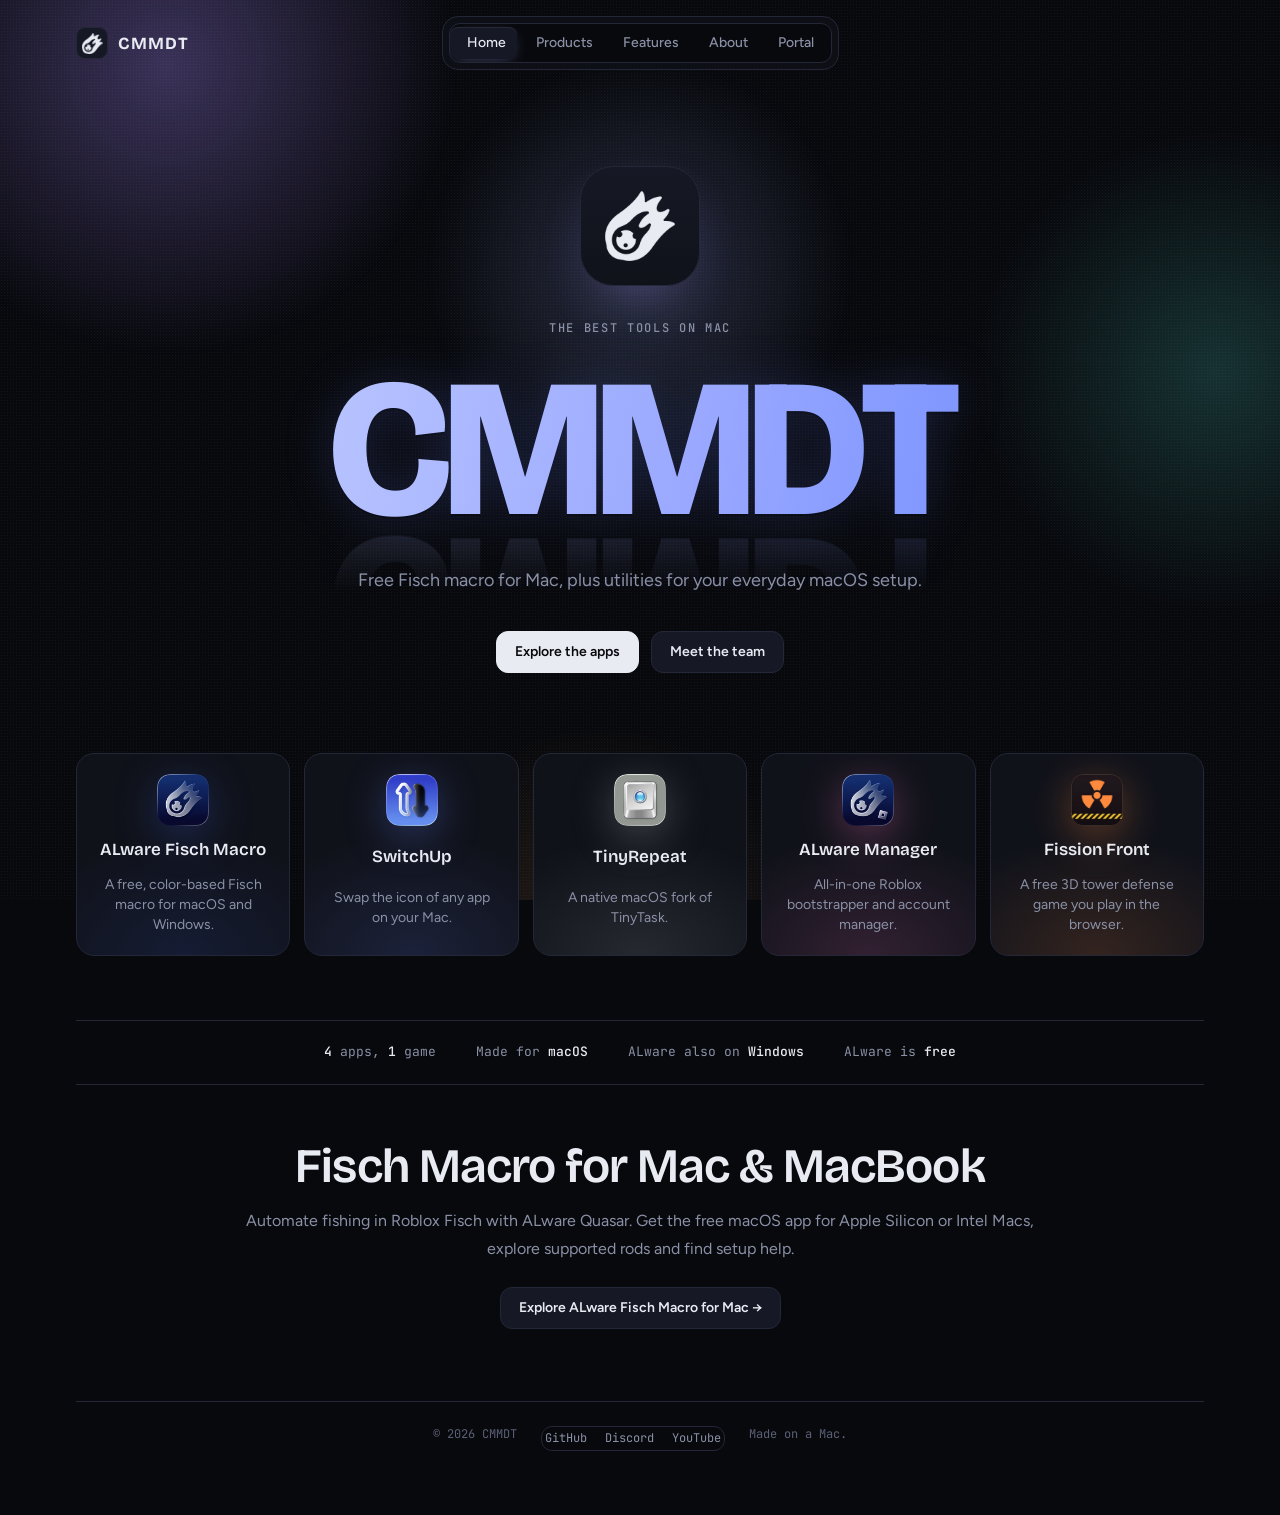
==== commit d3fdda64: "Add Fission Front as a product, with a Play Now button - Products: a Fission Front card (icon, scree" ====
--- a/index.html
+++ b/index.html
@@ -25,7 +25,8 @@
 <meta content="Download ALware, a free Fisch macro for MacBook, Apple Silicon and Intel Macs. Explore Quasar features, setup help and more macOS utilities from CMMDT." name="twitter:description"/>
 <meta content="https://cmmdt.org/og-image.png" name="twitter:image"/>
 <link href="https://cmmdt.org/index.md" rel="alternate" title="CMMDT apps, downloads and credits (Markdown)" type="text/markdown"/>
-<script type="application/ld+json">{
+<script type="application/ld+json">
+{
   "@context": "https://schema.org",
   "@graph": [
     {
@@ -167,9 +168,34 @@
         "@id": "https://cmmdt.org/#org"
       },
       "releaseNotes": "https://github.com/DreamHackqwerty/TinyRepeat-MacOS/releases"
+    },
+    {
+      "@type": "VideoGame",
+      "@id": "https://cmmdt.org/#p-fission",
+      "name": "Fission Front",
+      "url": "https://cmmdt.org/products/fissionfront",
+      "description": "A free 3D tower defense game that runs in the browser: collect and evolve 14 units and hold the road across seven maps in Story, Infinite and Raid modes.",
+      "genre": "Tower defense",
+      "gamePlatform": "Web browser",
+      "applicationCategory": "GameApplication",
+      "operatingSystem": "Any (web browser)",
+      "image": "https://cmmdt.org/assets/fission-front-home.webp",
+      "offers": {
+        "@type": "Offer",
+        "price": "0",
+        "priceCurrency": "USD",
+        "url": "https://cmmdt.org/fissionfront"
+      },
+      "publisher": {
+        "@id": "https://cmmdt.org/#org"
+      },
+      "author": {
+        "@id": "https://cmmdt.org/#org"
+      }
     }
   ]
-}</script>
+}
+</script>
 <noscript><style>.rv:not(.in){opacity:1;transform:none}</style></noscript>
 <style>body{margin:0}img{max-width:100%}[hidden]{display:none!important}</style>
 <link href="/style.css" rel="stylesheet"/><link href="https://fonts.googleapis.com" rel="preconnect"/>
@@ -230,9 +256,14 @@
 <span class="name">ALware Manager</span>
 <span class="what">All-in-one Roblox bootstrapper and account manager.</span>
 </a>
+<a class="tile c-ember" href="/products/fissionfront">
+<img alt="Fission Front icon" class="app-icon" height="52" src="/assets/fission-front-icon.webp" width="52"/>
+<span class="name">Fission Front</span>
+<span class="what">A free 3D tower defense game you play in the browser.</span>
+</a>
 </div>
 <div class="strip">
-<span><b>4</b> apps</span>
+<span><b>4</b> apps, <b>1</b> game</span>
 <span>Made for <b>macOS</b></span>
 <span>ALware also on <b>Windows</b></span>
 <span>ALware is <b>free</b></span>
--- a/style.css
+++ b/style.css
@@ -430,3 +430,11 @@
 .skip{position:fixed;top:8px;left:8px;z-index:100;transform:translateY(-160%);padding:10px 16px;background:var(--fg);color:var(--bg);border-radius:8px}
 .skip:focus{transform:none}
 @media(max-width:400px){.foot-links{gap:12px}.people{grid-template-columns:1fr}}
+
+/* Fission Front: a fifth tile and the game's ember accent */
+.c-ember { --c: #ff8a3d; }
+@media (min-width: 1101px) { .dock { grid-template-columns: repeat(5, 1fr); } }
+@media (min-width: 901px) and (max-width: 1100px) { .dock { grid-template-columns: repeat(3, 1fr); } }
+.btn.play-now { padding: 14px 34px; font-size: 16px; font-weight: 600; background: #ff8a3d; border-color: #ff8a3d; color: #1a1006;
+  box-shadow: 0 14px 36px -12px rgb(255 138 61 / .7); }
+.btn.play-now:hover { background: #ff9d5c; border-color: #ff9d5c; }
